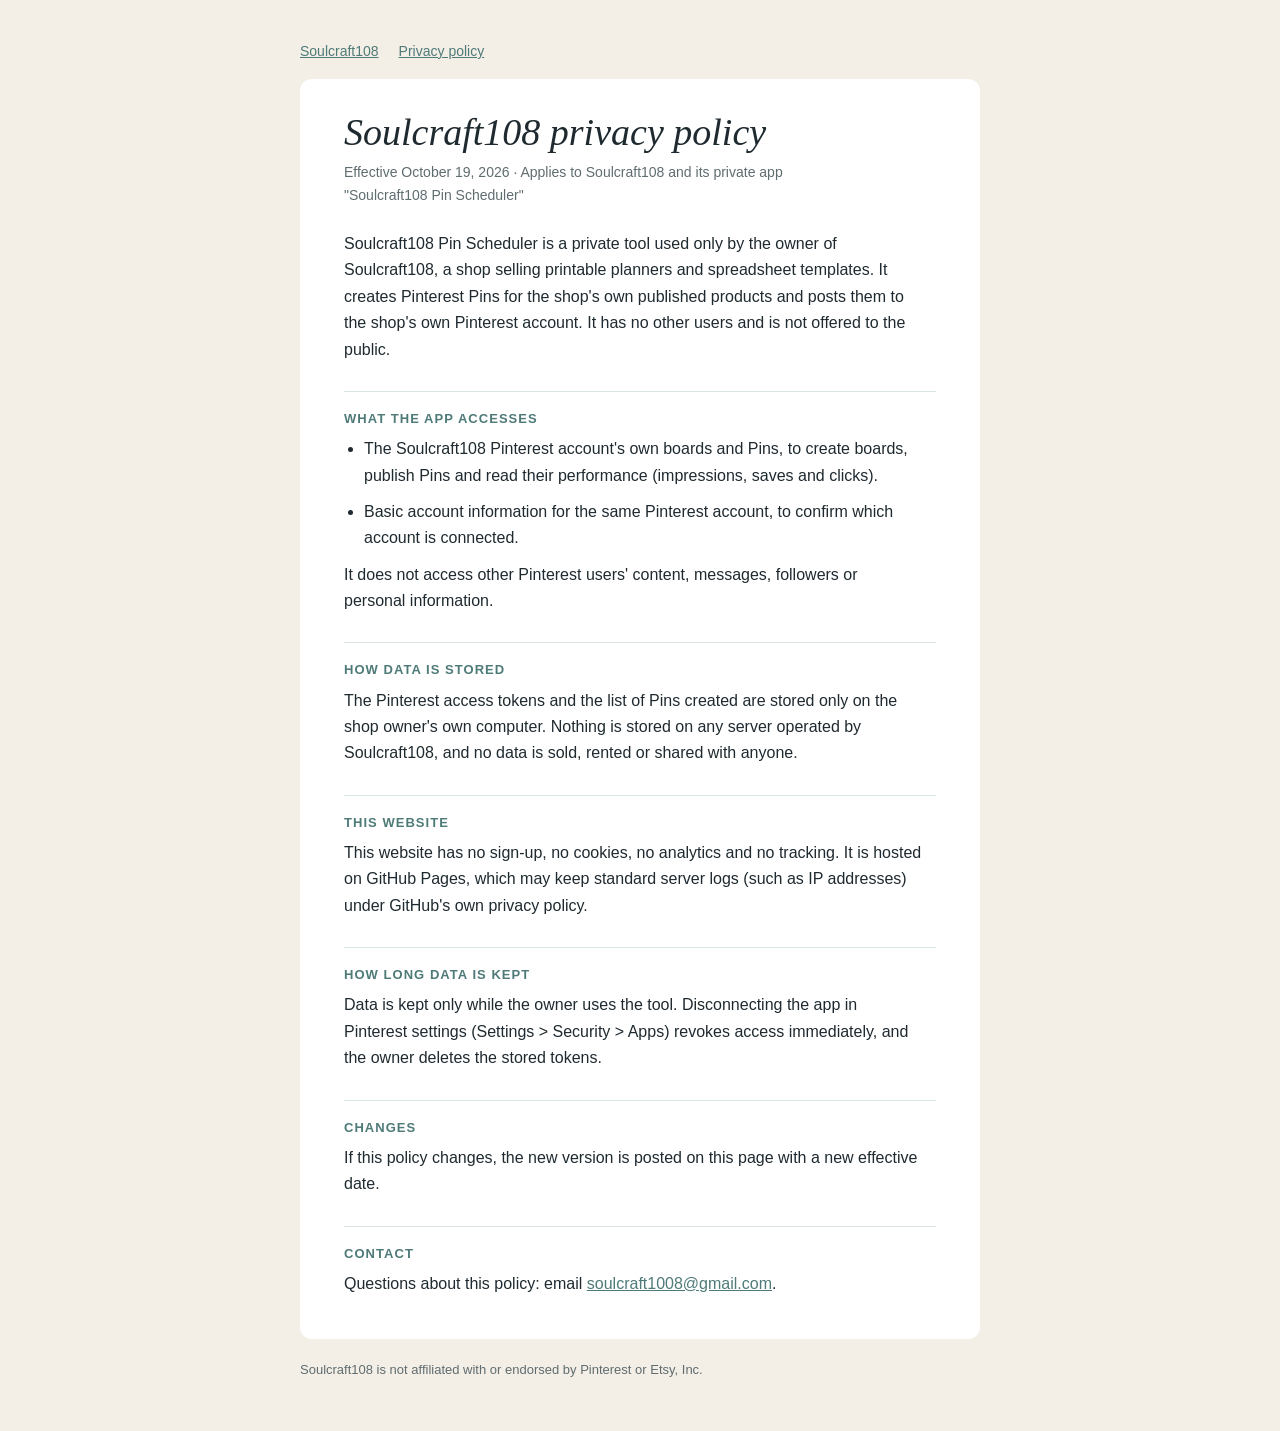
==== soulcraft108-privacy-policy.html @ b3289453 "Add Soulcraft108 website and privacy policy Home page and privacy policy for the Soulcraft108 Pin Sc" ====
<!doctype html>
<html lang="en">
<head>
<meta charset="utf-8">
<meta name="viewport" content="width=device-width, initial-scale=1">
<title>Soulcraft108 Privacy Policy</title>
<meta name="description" content="Privacy policy for Soulcraft108 and the Soulcraft108 Pin Scheduler app.">
<link rel="stylesheet" href="style.css">
</head>
<body>
<nav aria-label="Site">
  <a href="./">Soulcraft108</a>
  <a href="soulcraft108-privacy-policy.html" aria-current="page">Privacy policy</a>
</nav>
<main>
  <h1>Soulcraft108 privacy policy</h1>
  <p class="meta">Effective October 19, 2026 · Applies to Soulcraft108 and its private app "Soulcraft108 Pin Scheduler"</p>

  <p>Soulcraft108 Pin Scheduler is a private tool used only by the owner of Soulcraft108, a shop selling printable
  planners and spreadsheet templates. It creates Pinterest Pins for the shop's own published products and posts
  them to the shop's own Pinterest account. It has no other users and is not offered to the public.</p>

  <h2>What the app accesses</h2>
  <ul>
    <li>The Soulcraft108 Pinterest account's own boards and Pins, to create boards, publish Pins and read their
      performance (impressions, saves and clicks).</li>
    <li>Basic account information for the same Pinterest account, to confirm which account is connected.</li>
  </ul>
  <p>It does not access other Pinterest users' content, messages, followers or personal information.</p>

  <h2>How data is stored</h2>
  <p>The Pinterest access tokens and the list of Pins created are stored only on the shop owner's own computer.
  Nothing is stored on any server operated by Soulcraft108, and no data is sold, rented or shared with anyone.</p>

  <h2>This website</h2>
  <p>This website has no sign-up, no cookies, no analytics and no tracking. It is hosted on GitHub Pages, which
  may keep standard server logs (such as IP addresses) under GitHub's own privacy policy.</p>

  <h2>How long data is kept</h2>
  <p>Data is kept only while the owner uses the tool. Disconnecting the app in Pinterest settings
  (Settings &gt; Security &gt; Apps) revokes access immediately, and the owner deletes the stored tokens.</p>

  <h2>Changes</h2>
  <p>If this policy changes, the new version is posted on this page with a new effective date.</p>

  <h2>Contact</h2>
  <p>Questions about this policy: email <a href="mailto:soulcraft1008@gmail.com">soulcraft1008@gmail.com</a>.</p>
</main>
<footer>
  <p>Soulcraft108 is not affiliated with or endorsed by Pinterest or Etsy, Inc.</p>
</footer>
</body>
</html>
---- style.css ----
/* Soulcraft108 site: one calm reading column. Colors from config/shop_profile.yaml (patina, linen, ink). */
:root {
  --bg: #F4EFE6; --paper: #FFFFFF; --ink: #1F2A30; --muted: #5F6C70; --accent: #4E7A78; --rule: #DCE6E0;
  --display: Georgia, "Times New Roman", serif;
  --body: -apple-system, BlinkMacSystemFont, "Segoe UI", "Helvetica Neue", Arial, sans-serif;
  color-scheme: light;
}
@media (prefers-color-scheme: dark) {
  :root:not([data-theme="light"]) {
    --bg: #161D20; --paper: #1E272B; --ink: #E8E4DC; --muted: #A9B4B6; --accent: #8FBDBA; --rule: #2E3A3E;
    color-scheme: dark;
  }
}
:root[data-theme="dark"] {
  --bg: #161D20; --paper: #1E272B; --ink: #E8E4DC; --muted: #A9B4B6; --accent: #8FBDBA; --rule: #2E3A3E;
  color-scheme: dark;
}
* { box-sizing: border-box; }
body { margin: 0; background: var(--bg); color: var(--ink); font: 16px/1.65 var(--body); padding: 40px 16px; }
main { max-width: 680px; margin: 0 auto; background: var(--paper); border-radius: 12px; padding: 32px clamp(20px, 5vw, 44px); }
nav { max-width: 680px; margin: 0 auto 16px; font-size: 14px; display: flex; gap: 20px; flex-wrap: wrap; }
h1 { font: italic 400 clamp(28px, 6vw, 38px)/1.15 var(--display); margin: 0 0 6px; text-wrap: balance; }
.meta { color: var(--muted); font-size: 14px; margin: 0 0 24px; }
h2 { font: 600 13px/1.4 var(--body); text-transform: uppercase; letter-spacing: .08em; color: var(--accent);
     margin: 28px 0 8px; padding-top: 18px; border-top: 1px solid var(--rule); }
p, li { max-width: 65ch; margin: 0 0 10px; }
ul { padding-left: 20px; margin: 0 0 10px; }
a { color: var(--accent); }
a:focus-visible { outline: 2px solid var(--accent); outline-offset: 2px; }
footer { max-width: 680px; margin: 20px auto 0; color: var(--muted); font-size: 13px; }
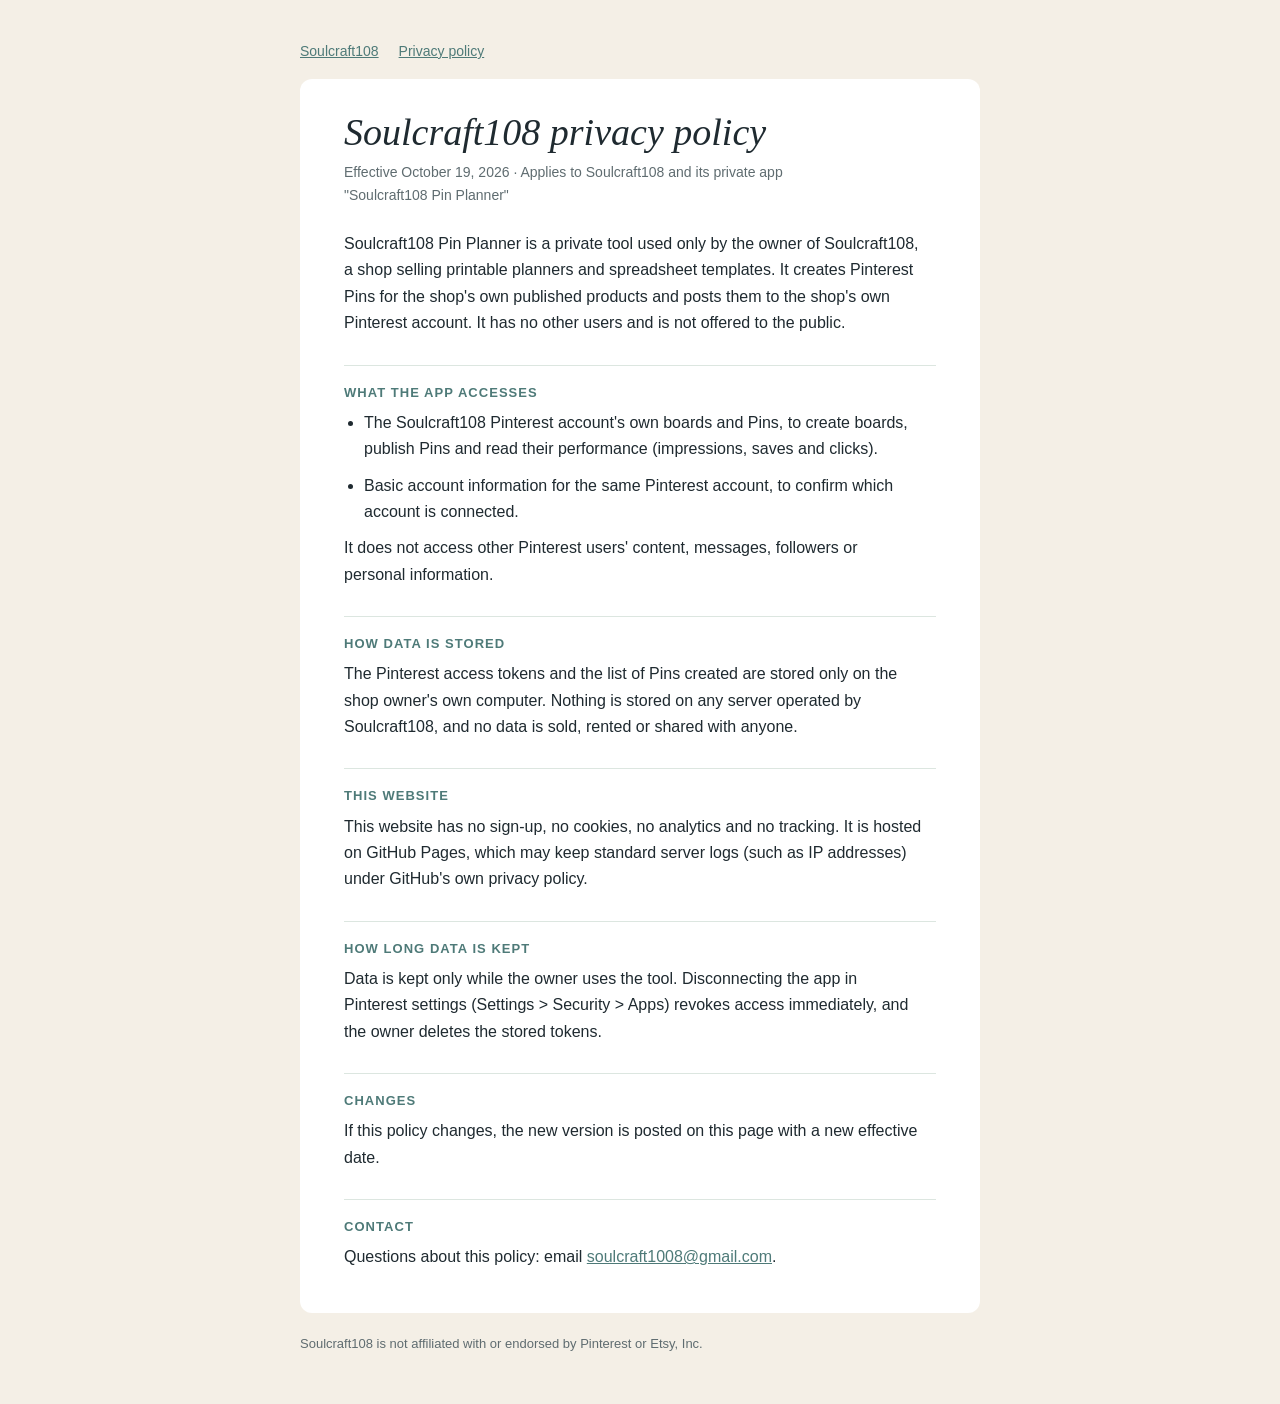
==== commit 16858474: "Rename the app to Soulcraft108 Pin Planner to match the Pinterest request The new Pinterest app requ" ====
--- a/soulcraft108-privacy-policy.html
+++ b/soulcraft108-privacy-policy.html
@@ -4,7 +4,7 @@
 <meta charset="utf-8">
 <meta name="viewport" content="width=device-width, initial-scale=1">
 <title>Soulcraft108 Privacy Policy</title>
-<meta name="description" content="Privacy policy for Soulcraft108 and the Soulcraft108 Pin Scheduler app.">
+<meta name="description" content="Privacy policy for Soulcraft108 and the Soulcraft108 Pin Planner app.">
 <link rel="stylesheet" href="style.css">
 </head>
 <body>
@@ -14,9 +14,9 @@
 </nav>
 <main>
   <h1>Soulcraft108 privacy policy</h1>
-  <p class="meta">Effective October 19, 2026 · Applies to Soulcraft108 and its private app "Soulcraft108 Pin Scheduler"</p>
+  <p class="meta">Effective October 19, 2026 · Applies to Soulcraft108 and its private app "Soulcraft108 Pin Planner"</p>
 
-  <p>Soulcraft108 Pin Scheduler is a private tool used only by the owner of Soulcraft108, a shop selling printable
+  <p>Soulcraft108 Pin Planner is a private tool used only by the owner of Soulcraft108, a shop selling printable
   planners and spreadsheet templates. It creates Pinterest Pins for the shop's own published products and posts
   them to the shop's own Pinterest account. It has no other users and is not offered to the public.</p>
 
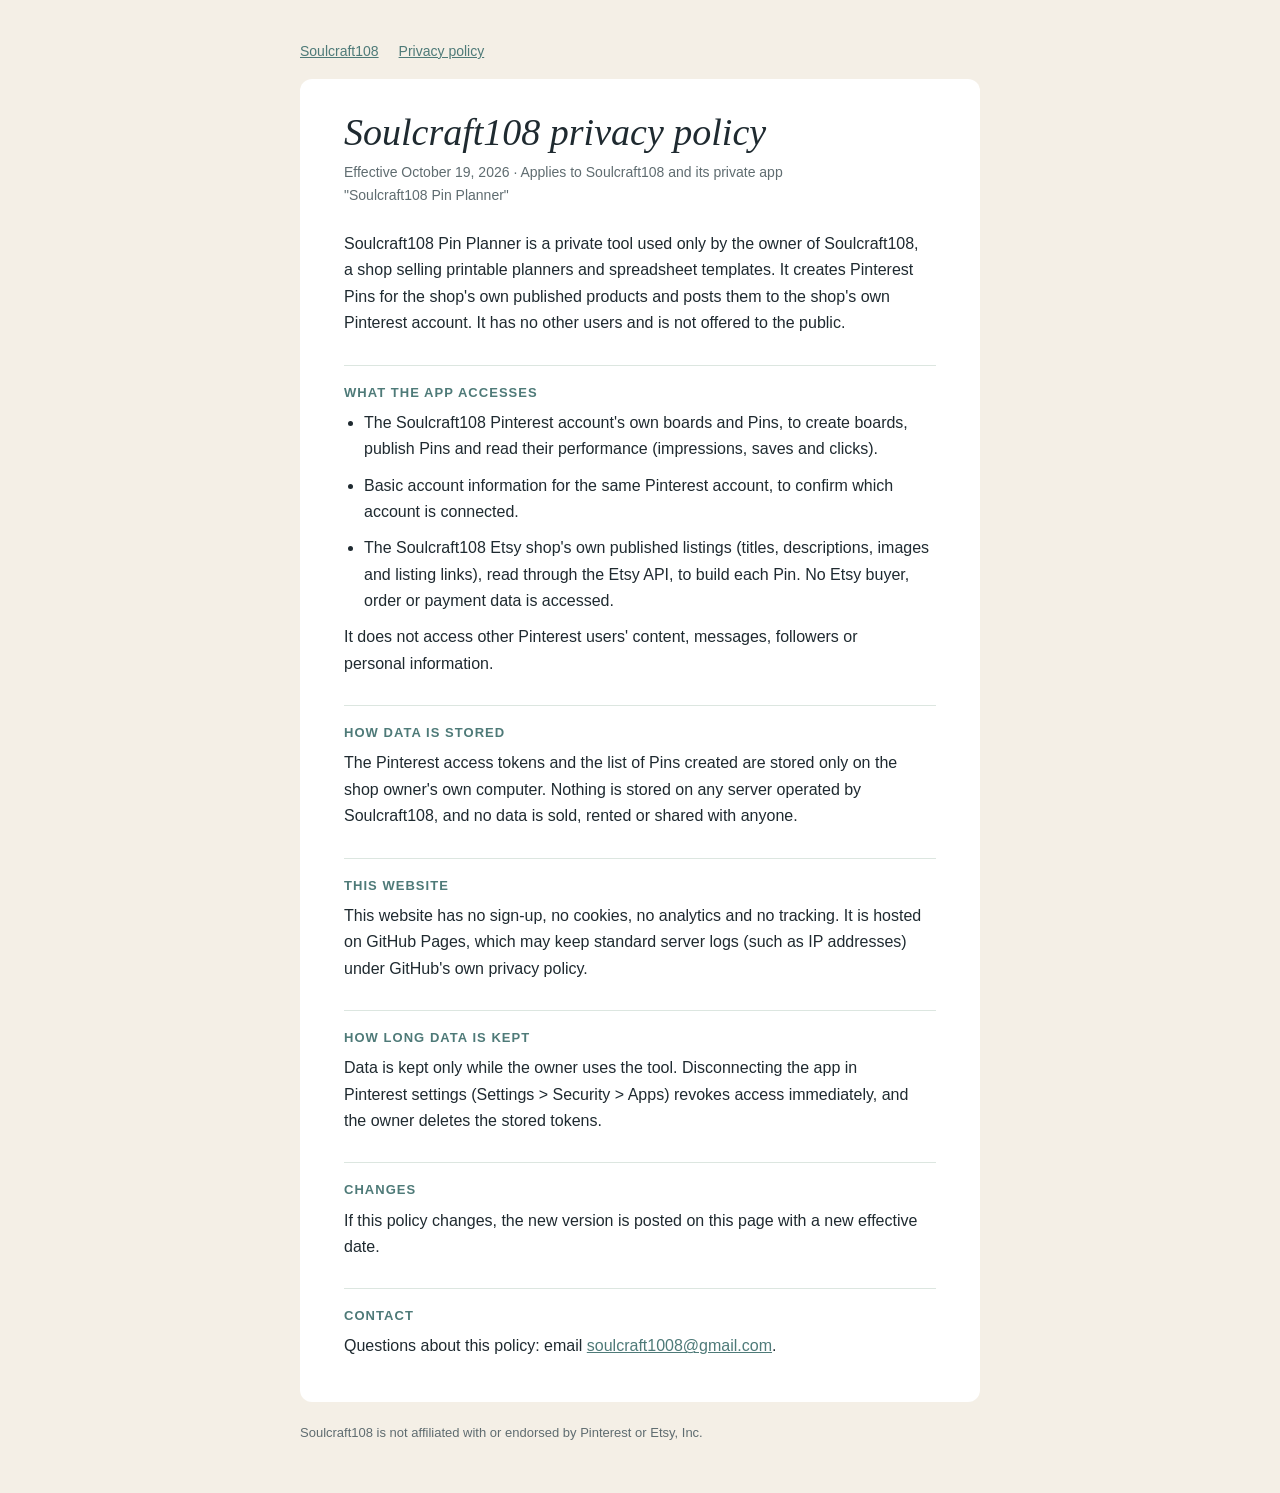
==== commit 8b5a349c: "Privacy policy: disclose Etsy listing access; align board wording Co-Authored-By: Claude Fable 5.1 <" ====
--- a/soulcraft108-privacy-policy.html
+++ b/soulcraft108-privacy-policy.html
@@ -25,6 +25,8 @@
     <li>The Soulcraft108 Pinterest account's own boards and Pins, to create boards, publish Pins and read their
       performance (impressions, saves and clicks).</li>
     <li>Basic account information for the same Pinterest account, to confirm which account is connected.</li>
+    <li>The Soulcraft108 Etsy shop's own published listings (titles, descriptions, images and listing links),
+      read through the Etsy API, to build each Pin. No Etsy buyer, order or payment data is accessed.</li>
   </ul>
   <p>It does not access other Pinterest users' content, messages, followers or personal information.</p>
 
